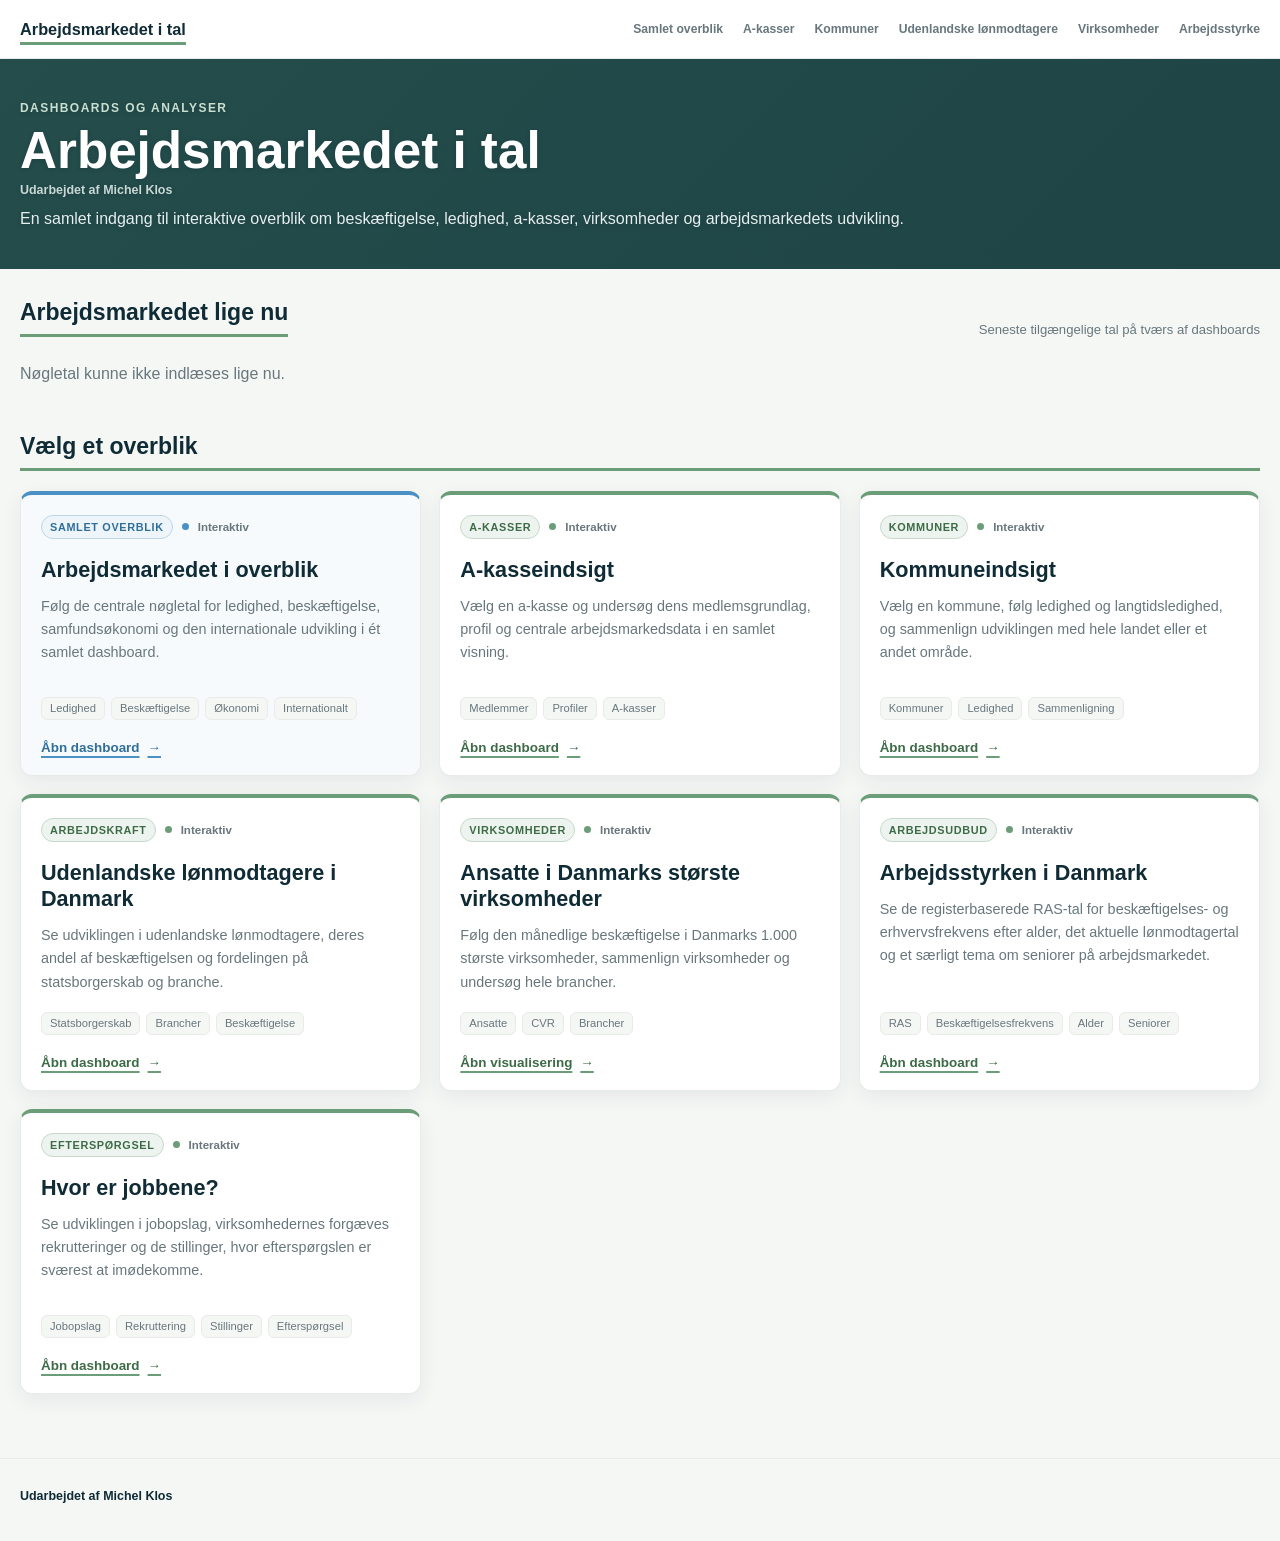
==== index.html @ 76a0fb01 "Opdater samlet arbejdsmarkedsforside" ====
<!doctype html>
<html lang="da">
<head>
  <meta charset="utf-8">
  <meta name="viewport" content="width=device-width, initial-scale=1">
  <meta name="description" content="En samlet indgang til Michel Klos' dashboards og interaktive analyser af det danske arbejdsmarked.">
  <meta name="theme-color" content="#0F2B36">
  <title>Arbejdsmarkedet i tal | Michel Klos</title>
  <link rel="icon" href="data:image/svg+xml,%3Csvg xmlns='http://www.w3.org/2000/svg' viewBox='0 0 64 64'%3E%3Crect width='64' height='64' rx='10' fill='%230F2B36'/%3E%3Cpath d='M14 45V34h7v11zm14 0V24h7v21zm14 0V14h7v31z' fill='%236B9E78'/%3E%3Cpath d='M11 49h42' stroke='%23ffffff' stroke-width='3'/%3E%3C/svg%3E">
  <style>
    :root {
      --navy: #0F2B36;
      --green: #6B9E78;
      --green-dark: #3D6B47;
      --blue: #4A90C4;
      --orange: #E07A40;
      --purple: #9B59B6;
      --muted: #68777D;
      --line: #E8EBE8;
      --paper: #FFFFFF;
      --soft: #F5F7F5;
    }

    * { box-sizing: border-box; }
    html { scroll-behavior: smooth; }
    body {
      margin: 0;
      background: var(--soft);
      color: var(--navy);
      font-family: "Segoe UI", Arial, sans-serif;
      -webkit-font-smoothing: antialiased;
      text-rendering: optimizeLegibility;
    }
    a { color: inherit; }
    a:focus-visible { outline: 3px solid var(--green); outline-offset: 3px; }

    .site-nav {
      border-bottom: 1px solid var(--line);
      background: #fff;
      box-shadow: 0 4px 14px rgba(15,43,54,.04);
    }
    .nav-inner {
      display: flex;
      min-height: 58px;
      max-width: 1280px;
      margin: 0 auto;
      padding: 0 20px;
      align-items: center;
      justify-content: space-between;
      gap: 28px;
    }
    .brand {
      flex: 0 0 auto;
      color: var(--navy);
      font-size: 1.02rem;
      font-weight: 800;
      text-decoration: none;
    }
    .brand[aria-current="page"] {
      text-decoration: underline;
      text-decoration-color: var(--green);
      text-decoration-thickness: 3px;
      text-underline-offset: 7px;
    }
    .nav-links { display: flex; margin: 0; padding: 0; align-items: stretch; gap: 20px; list-style: none; }
    .nav-links a {
      display: flex;
      min-height: 58px;
      align-items: center;
      color: var(--muted);
      font-size: .76rem;
      font-weight: 700;
      text-decoration: none;
      white-space: nowrap;
    }
    .nav-links a:hover { color: var(--green-dark); }
    .mobile-overview-link {
      display: none;
      padding: 9px 12px;
      border: 1px solid var(--green-dark);
      border-radius: 8px;
      color: var(--green-dark);
      background: #fff;
      font-size: .82rem;
      font-weight: 700;
      text-decoration: none;
    }

    .hero {
      background-color: #244D4B;
      background-image:
        linear-gradient(135deg,rgba(36,77,75,.12),rgba(15,43,54,.26)),
        url("https://raw.githubusercontent.com/AI-MichelKlos/A-kasseindsigt-dashboard/main/assets/arbejdsmarkedets-puls.webp");
      background-position: center 46%, center;
      background-size: cover, cover;
      background-repeat: no-repeat, no-repeat;
      color: #fff;
    }
    .hero-inner {
      display: grid;
      grid-template-columns: 1fr;
      gap: 0;
      align-items: end;
      max-width: 1280px;
      margin: 0 auto;
      padding: 42px 20px 38px;
    }
    .eyebrow {
      margin: 0 0 8px;
      color: #C9DFCF;
      font-size: .75rem;
      font-weight: 700;
      letter-spacing: .12em;
      text-transform: uppercase;
      text-shadow: 0 1px 4px rgba(15,43,54,.32);
    }
    .hero h1 {
      max-width: 900px;
      margin: 5px 0 0;
      color: #fff;
      font-size: clamp(2.1rem,4vw,3.4rem);
      font-weight: 700;
      line-height: 1.08;
      text-shadow: 0 1px 4px rgba(15,43,54,.32);
    }
    .byline { margin-top: 5px; color: #C9D8D5; font-size: .78rem; font-weight: 600; text-shadow: 0 1px 4px rgba(15,43,54,.32); }
    .hero-copy { max-width: 900px; margin: 10px 0 0; color: #E7EEEE; font-size: 1rem; line-height: 1.5; text-shadow: 0 1px 4px rgba(15,43,54,.32); }

    main { max-width: 1280px; margin: 0 auto; padding: 34px 20px 64px; }
    .section-heading { margin: 0 0 20px; }
    .section-heading h2 {
      margin: 0;
      padding-bottom: 8px;
      border-bottom: 3px solid var(--green);
      color: var(--navy);
      font-size: 23px;
      font-weight: 700;
      line-height: 1.15;
    }
    .project-grid { display: grid; grid-template-columns: repeat(3,minmax(0,1fr)); gap: 18px; }
    .project-card {
      position: relative;
      display: flex;
      min-height: 285px;
      flex-direction: column;
      padding: 20px;
      border: 1px solid var(--line);
      border-top: 4px solid var(--green);
      border-radius: 12px;
      background: var(--paper);
      box-shadow: 0 6px 20px rgba(15,43,54,.07);
      transition: transform .16s ease, box-shadow .16s ease;
    }
    .project-card:hover { transform: translateY(-2px); box-shadow: 0 10px 26px rgba(15,43,54,.11); }
    .project-card.featured {
      grid-column: auto;
      border-top-color: var(--blue);
      background: #F7FAFD;
    }
    .project-card.featured .project-type {
      border-color: #BDD5E7;
      color: #2F6E9B;
      background: #EEF5FA;
    }
    .project-card.featured .live-dot { background: var(--blue); }
    .project-card.featured .project-link {
      color: #2F6E9B;
      text-decoration-color: var(--blue);
    }
    .card-topline { display: flex; gap: 9px; align-items: center; margin-bottom: 18px; }
    .project-type {
      padding: 5px 8px;
      border: 1px solid #C7D9CB;
      border-radius: 999px;
      color: var(--green-dark);
      background: #EDF4EF;
      font-size: .68rem;
      font-weight: 800;
      letter-spacing: .06em;
      text-transform: uppercase;
    }
    .live-dot { width: 7px; height: 7px; border-radius: 50%; background: var(--green); }
    .live-label { color: var(--muted); font-size: .72rem; font-weight: 700; }
    .project-card h3 { margin: 0; color: var(--navy); font-size: 1.35rem; font-weight: 700; line-height: 1.22; }
    .project-card p { margin: 12px 0 18px; color: var(--muted); font-size: .9rem; line-height: 1.6; }
    .topics { display: flex; flex-wrap: wrap; gap: 6px; margin: auto 0 20px; padding: 0; list-style: none; }
    .topics li {
      padding: 5px 8px;
      border: 1px solid var(--line);
      border-radius: 6px;
      color: var(--muted);
      background: var(--soft);
      font-size: .7rem;
      line-height: 1;
    }
    .project-link {
      display: inline-flex;
      width: fit-content;
      align-items: center;
      gap: 8px;
      color: var(--green-dark);
      font-size: .84rem;
      font-weight: 700;
      text-decoration: underline;
      text-decoration-color: var(--green);
      text-decoration-thickness: 2px;
      text-underline-offset: 4px;
    }
    .project-link::after { content: ""; position: absolute; inset: 0; }

    footer { border-top: 1px solid var(--line); background: var(--soft); }
    .footer-inner { max-width: 1280px; margin: 0 auto; padding: 30px 20px 38px; color: var(--muted); font-size: .78rem; }
    .footer-inner strong { color: var(--navy); font-weight: 700; }

    @media (max-width: 940px) {
      .hero-inner { grid-template-columns: 1fr; gap: 22px; }
      .project-grid { grid-template-columns: repeat(2,minmax(0,1fr)); }
    }
    @media (max-width: 800px) {
      .nav-links { display: none; }
      .mobile-overview-link { display: inline-flex; }
    }
    @media (max-width: 720px) {
      .hero { background-position: 58% center, center; }
    }
    @media (max-width: 620px) {
      .nav-inner { min-height: 54px; padding: 0 16px; }
      .hero-inner { padding: 32px 16px 30px; }
      main { padding: 28px 14px 50px; }
      .project-grid { grid-template-columns: 1fr; }
      .project-card, .project-card.featured { grid-column: auto; min-height: 0; }
      .footer-inner { padding: 26px 16px 32px; }
    }
    @media (prefers-reduced-motion: reduce) {
      html { scroll-behavior: auto; }
      .project-card { transition: none; }
    }
  </style>
  <link rel="stylesheet" href="control-tower.css">
</head>
<body>
  <nav class="site-nav" aria-label="Hovednavigation">
    <div class="nav-inner">
      <a class="brand" href="https://ai-michelklos.github.io/arbejdsmarked/" aria-current="page">Arbejdsmarkedet i tal</a>
      <ul class="nav-links">
        <li><a href="https://ai-michelklos.github.io/Dashboard/">Samlet overblik</a></li>
        <li><a href="https://ai-michelklos.github.io/A-kasseindsigt-dashboard/">A-kasser</a></li>
        <li><a href="https://ai-michelklos.github.io/kommunal-beskaeftigelsesindsats/">Kommuner</a></li>
        <li><a href="https://ai-michelklos.github.io/udenlandskeloenmodtagere/">Udenlandske lønmodtagere</a></li>
        <li><a href="https://ai-michelklos.github.io/ansatteidanskevirksomheder/">Virksomheder</a></li>
        <li><a href="https://ai-michelklos.github.io/arbejdsstyrke/">Arbejdsstyrke</a></li>
      </ul>
      <a class="mobile-overview-link" href="#overblik">Vælg overblik</a>
    </div>
  </nav>

  <header class="hero">
    <div class="hero-inner">
      <div>
        <p class="eyebrow">Dashboards og analyser</p>
        <h1>Arbejdsmarkedet i tal</h1>
        <div class="byline">Udarbejdet af Michel Klos</div>
        <p class="hero-copy">En samlet indgang til interaktive overblik om beskæftigelse, ledighed, a-kasser, virksomheder og arbejdsmarkedets udvikling.</p>
      </div>
    </div>
  </header>

  <section id="control-tower" aria-label="Arbejdsmarkedet lige nu">
    <div class="ct-head"><div><h2>Arbejdsmarkedet lige nu</h2></div><p>Seneste tilgængelige tal på tværs af dashboards</p></div>
    <div id="ctGrid" class="ct-grid"><div class="ct-loading">Henter de nyeste nøgletal...</div></div>
  </section>

  <main id="overblik">
    <div class="section-heading"><h2>Vælg et overblik</h2></div>
    <section class="project-grid" aria-label="Dashboards og analyser">
      <article class="project-card featured">
        <div class="card-topline"><span class="project-type">Samlet overblik</span><span class="live-dot" aria-hidden="true"></span><span class="live-label">Interaktiv</span></div>
        <h3>Arbejdsmarkedet i overblik</h3>
        <p>Følg de centrale nøgletal for ledighed, beskæftigelse, samfundsøkonomi og den internationale udvikling i ét samlet dashboard.</p>
        <ul class="topics" aria-label="Emner"><li>Ledighed</li><li>Beskæftigelse</li><li>Økonomi</li><li>Internationalt</li></ul>
        <a class="project-link" href="https://ai-michelklos.github.io/Dashboard/" target="_blank" rel="noopener"><span>Åbn dashboard</span><span aria-hidden="true">→</span></a>
      </article>
      <article class="project-card">
        <div class="card-topline"><span class="project-type">A-kasser</span><span class="live-dot" aria-hidden="true"></span><span class="live-label">Interaktiv</span></div>
        <h3>A-kasseindsigt</h3>
        <p>Vælg en a-kasse og undersøg dens medlemsgrundlag, profil og centrale arbejdsmarkedsdata i en samlet visning.</p>
        <ul class="topics" aria-label="Emner"><li>Medlemmer</li><li>Profiler</li><li>A-kasser</li></ul>
        <a class="project-link" href="https://ai-michelklos.github.io/A-kasseindsigt-dashboard/" target="_blank" rel="noopener"><span>Åbn dashboard</span><span aria-hidden="true">→</span></a>
      </article>
      <article class="project-card">
        <div class="card-topline"><span class="project-type">Kommuner</span><span class="live-dot" aria-hidden="true"></span><span class="live-label">Interaktiv</span></div>
        <h3>Kommuneindsigt</h3>
        <p>Vælg en kommune, følg ledighed og langtidsledighed, og sammenlign udviklingen med hele landet eller et andet område.</p>
        <ul class="topics" aria-label="Emner"><li>Kommuner</li><li>Ledighed</li><li>Sammenligning</li></ul>
        <a class="project-link" href="https://ai-michelklos.github.io/kommunal-beskaeftigelsesindsats/" target="_blank" rel="noopener"><span>Åbn dashboard</span><span aria-hidden="true">→</span></a>
      </article>
      <article class="project-card">
        <div class="card-topline"><span class="project-type">Arbejdskraft</span><span class="live-dot" aria-hidden="true"></span><span class="live-label">Interaktiv</span></div>
        <h3>Udenlandske lønmodtagere i Danmark</h3>
        <p>Se udviklingen i udenlandske lønmodtagere, deres andel af beskæftigelsen og fordelingen på statsborgerskab og branche.</p>
        <ul class="topics" aria-label="Emner"><li>Statsborgerskab</li><li>Brancher</li><li>Beskæftigelse</li></ul>
        <a class="project-link" href="https://ai-michelklos.github.io/udenlandskeloenmodtagere/" target="_blank" rel="noopener"><span>Åbn dashboard</span><span aria-hidden="true">→</span></a>
      </article>
      <article class="project-card">
        <div class="card-topline"><span class="project-type">Virksomheder</span><span class="live-dot" aria-hidden="true"></span><span class="live-label">Interaktiv</span></div>
        <h3>Ansatte i Danmarks største virksomheder</h3>
        <p>Følg den månedlige beskæftigelse i Danmarks 1.000 største virksomheder, sammenlign virksomheder og undersøg hele brancher.</p>
        <ul class="topics" aria-label="Emner"><li>Ansatte</li><li>CVR</li><li>Brancher</li></ul>
        <a class="project-link" href="https://ai-michelklos.github.io/ansatteidanskevirksomheder/" target="_blank" rel="noopener"><span>Åbn visualisering</span><span aria-hidden="true">→</span></a>
      </article>
      <article class="project-card">
        <div class="card-topline"><span class="project-type">Arbejdsudbud</span><span class="live-dot" aria-hidden="true"></span><span class="live-label">Interaktiv</span></div>
        <h3>Arbejdsstyrken i Danmark</h3>
        <p>Se de registerbaserede RAS-tal for beskæftigelses- og erhvervsfrekvens efter alder, det aktuelle lønmodtagertal og et særligt tema om seniorer på arbejdsmarkedet.</p>
        <ul class="topics" aria-label="Emner"><li>RAS</li><li>Beskæftigelsesfrekvens</li><li>Alder</li><li>Seniorer</li></ul>
        <a class="project-link" href="https://ai-michelklos.github.io/arbejdsstyrke/" target="_blank" rel="noopener"><span>Åbn dashboard</span><span aria-hidden="true">→</span></a>
      </article>
      <article class="project-card">
        <div class="card-topline"><span class="project-type">Efterspørgsel</span><span class="live-dot" aria-hidden="true"></span><span class="live-label">Interaktiv</span></div>
        <h3>Hvor er jobbene?</h3>
        <p>Se udviklingen i jobopslag, virksomhedernes forgæves rekrutteringer og de stillinger, hvor efterspørgslen er sværest at imødekomme.</p>
        <ul class="topics" aria-label="Emner"><li>Jobopslag</li><li>Rekruttering</li><li>Stillinger</li><li>Efterspørgsel</li></ul>
        <a class="project-link" href="jobs.html" target="_blank" rel="noopener"><span>Åbn dashboard</span><span aria-hidden="true">→</span></a>
      </article>
    </section>
  </main>

  <footer><div class="footer-inner"><strong>Udarbejdet af Michel Klos</strong></div></footer>
  <script data-goatcounter="https://hovedsidearbejdsmarked.goatcounter.com/count" async src="//gc.zgo.at/count.js"></script>
  <script src="control-tower.js"></script>
</body>
</html>
---- control-tower.css ----
#control-tower{max-width:1280px;margin:0 auto;padding:30px 20px 4px}.ct-head{display:flex;justify-content:space-between;gap:18px;align-items:end;margin-bottom:16px}.ct-head h2{margin:0;padding-bottom:8px;border-bottom:3px solid #6B9E78;font-size:23px}.ct-head p{margin:0;color:#68777d;font-size:.82rem}.ct-grid{display:grid;grid-template-columns:repeat(3,minmax(0,1fr));gap:14px}.ct-card{display:block;background:#fff;border:1px solid #E8EBE8;border-top:4px solid #6B9E78;border-radius:12px;padding:16px;box-shadow:0 6px 20px rgba(15,43,54,.07);text-decoration:none;color:#0F2B36}.ct-card small{display:block;color:#68777d;font-weight:700;font-size:.78rem}.ct-card strong{display:block;font-size:1.75rem;margin:6px 0 2px}.ct-card span{display:block;color:#68777d;font-size:.76rem}.ct-card:hover{box-shadow:0 10px 26px rgba(15,43,54,.11);transform:translateY(-1px)}.ct-loading{color:#68777d;padding:12px 0}
.hero{background-color:#244D4B!important;background-image:linear-gradient(135deg,rgba(36,77,75,.12),rgba(15,43,54,.26)),url("https://raw.githubusercontent.com/AI-MichelKlos/A-kasseindsigt-dashboard/main/assets/arbejdsmarkedets-puls.webp")!important;background-position:center 46%,center!important;background-size:cover,cover!important;background-repeat:no-repeat,no-repeat!important}.hero h1,.hero .hero-copy,.hero .byline,.hero .eyebrow{text-shadow:0 1px 4px rgba(15,43,54,.32)}
@media(max-width:850px){.ct-grid{grid-template-columns:repeat(2,1fr)}}@media(max-width:720px){.hero{background-position:58% center,center!important}}@media(max-width:520px){#control-tower{padding:24px 14px 0}.ct-head{display:block}.ct-head p{margin-top:8px}.ct-grid{grid-template-columns:1fr}}
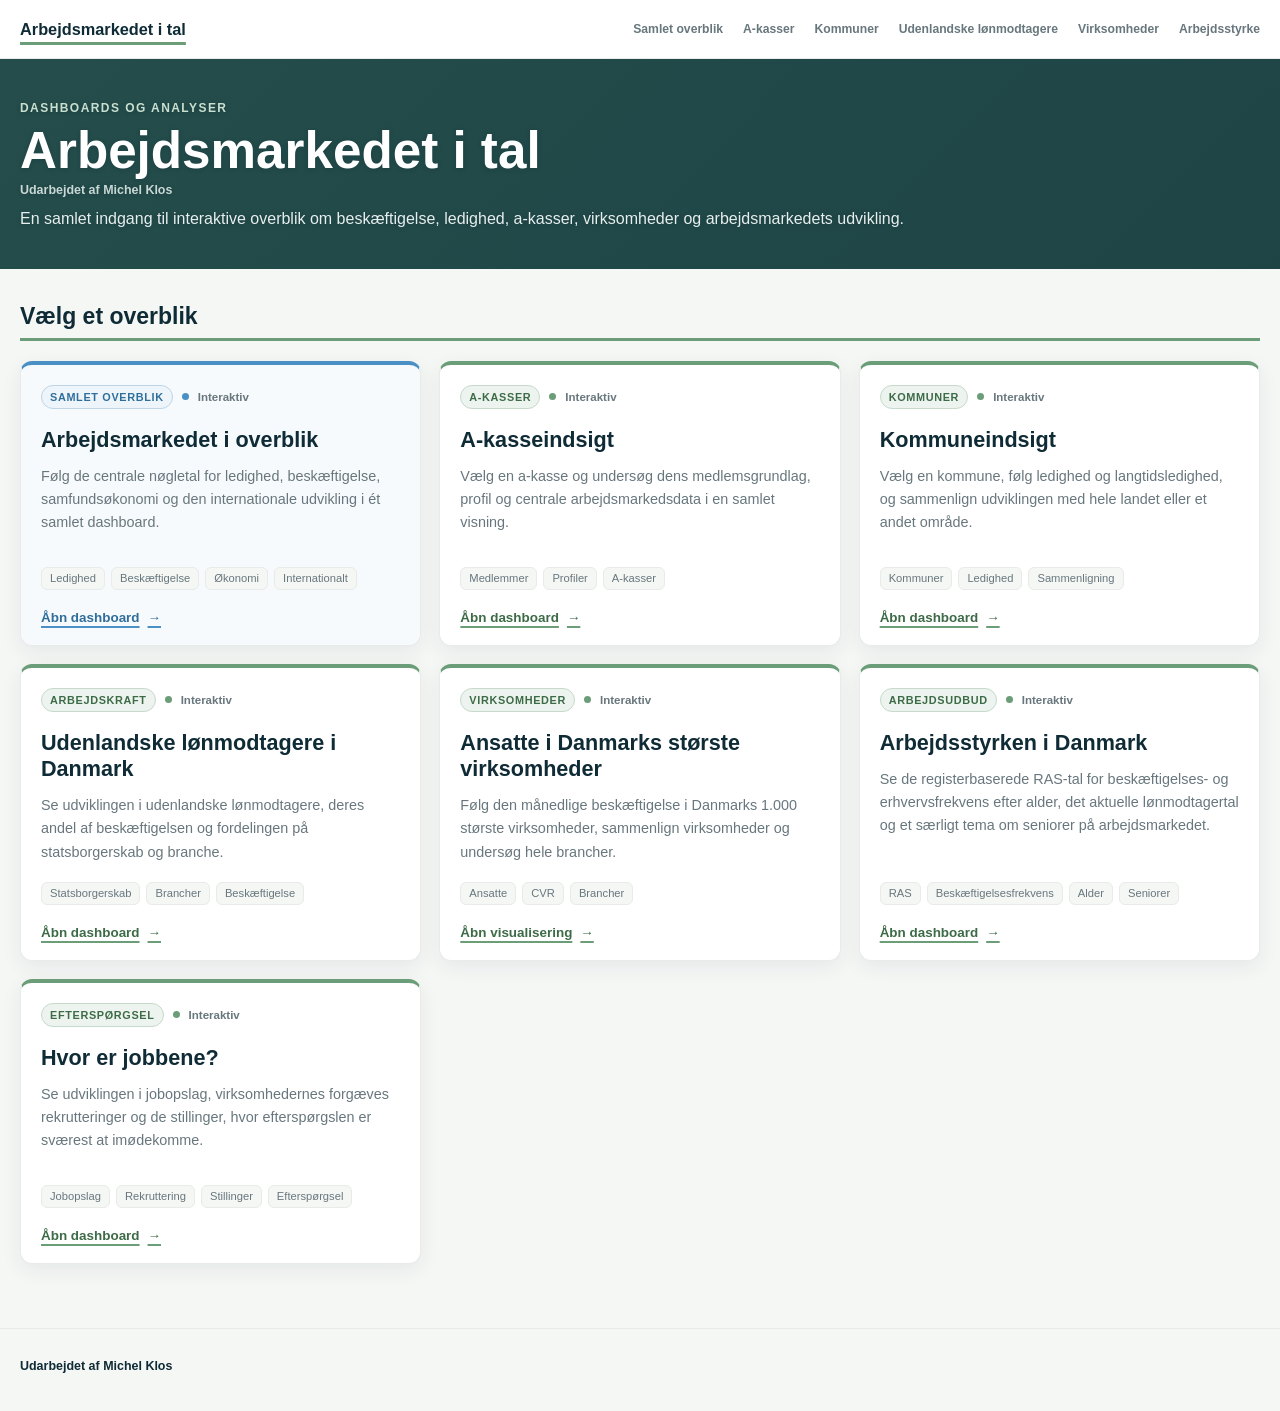
==== commit f8f4cb3d: "Fjern KPI-sektion fra indgangssiden" ====
--- a/index.html
+++ b/index.html
@@ -236,7 +236,6 @@
       .project-card { transition: none; }
     }
   </style>
-  <link rel="stylesheet" href="control-tower.css">
 </head>
 <body>
   <nav class="site-nav" aria-label="Hovednavigation">
@@ -265,11 +264,6 @@
     </div>
   </header>
 
-  <section id="control-tower" aria-label="Arbejdsmarkedet lige nu">
-    <div class="ct-head"><div><h2>Arbejdsmarkedet lige nu</h2></div><p>Seneste tilgængelige tal på tværs af dashboards</p></div>
-    <div id="ctGrid" class="ct-grid"><div class="ct-loading">Henter de nyeste nøgletal...</div></div>
-  </section>
-
   <main id="overblik">
     <div class="section-heading"><h2>Vælg et overblik</h2></div>
     <section class="project-grid" aria-label="Dashboards og analyser">
@@ -327,6 +321,5 @@
 
   <footer><div class="footer-inner"><strong>Udarbejdet af Michel Klos</strong></div></footer>
   <script data-goatcounter="https://hovedsidearbejdsmarked.goatcounter.com/count" async src="//gc.zgo.at/count.js"></script>
-  <script src="control-tower.js"></script>
 </body>
 </html>
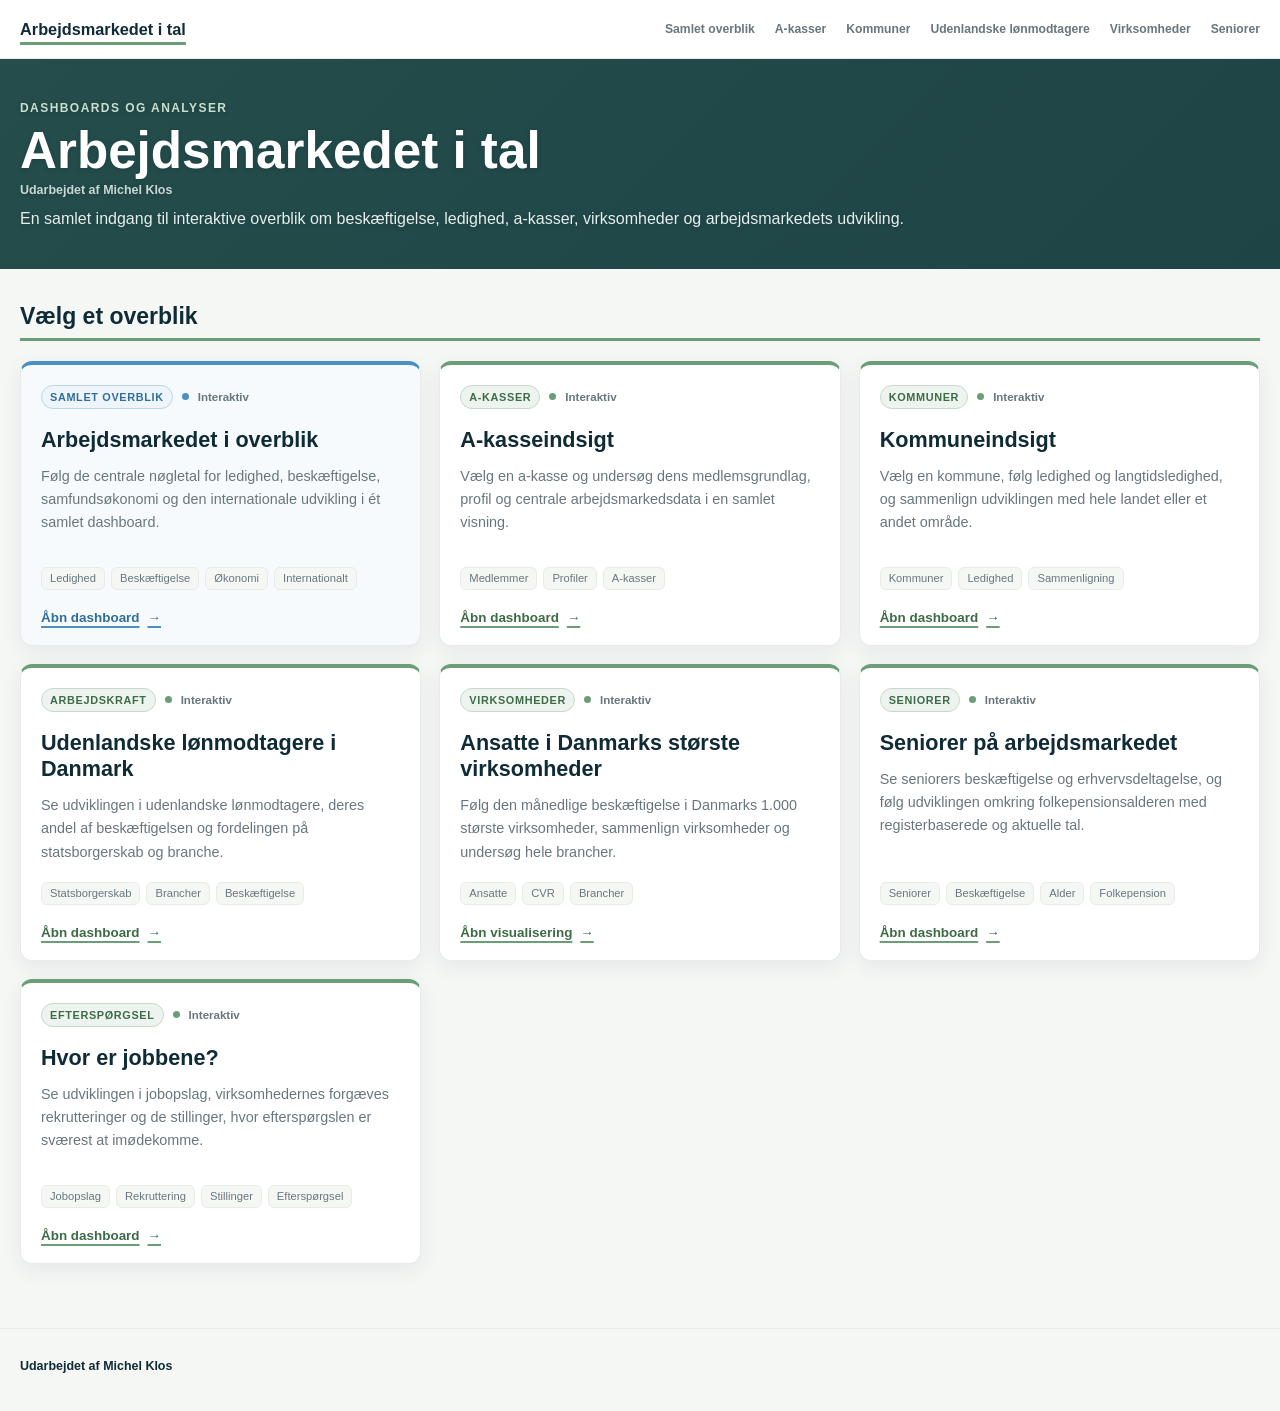
==== commit 7a188933: "Omdøb dashboardkort til Seniorer på arbejdsmarkedet" ====
--- a/index.html
+++ b/index.html
@@ -247,7 +247,7 @@
         <li><a href="https://ai-michelklos.github.io/kommunal-beskaeftigelsesindsats/">Kommuner</a></li>
         <li><a href="https://ai-michelklos.github.io/udenlandskeloenmodtagere/">Udenlandske lønmodtagere</a></li>
         <li><a href="https://ai-michelklos.github.io/ansatteidanskevirksomheder/">Virksomheder</a></li>
-        <li><a href="https://ai-michelklos.github.io/arbejdsstyrke/">Arbejdsstyrke</a></li>
+        <li><a href="https://ai-michelklos.github.io/arbejdsstyrke/">Seniorer</a></li>
       </ul>
       <a class="mobile-overview-link" href="#overblik">Vælg overblik</a>
     </div>
@@ -303,10 +303,10 @@
         <a class="project-link" href="https://ai-michelklos.github.io/ansatteidanskevirksomheder/" target="_blank" rel="noopener"><span>Åbn visualisering</span><span aria-hidden="true">→</span></a>
       </article>
       <article class="project-card">
-        <div class="card-topline"><span class="project-type">Arbejdsudbud</span><span class="live-dot" aria-hidden="true"></span><span class="live-label">Interaktiv</span></div>
-        <h3>Arbejdsstyrken i Danmark</h3>
-        <p>Se de registerbaserede RAS-tal for beskæftigelses- og erhvervsfrekvens efter alder, det aktuelle lønmodtagertal og et særligt tema om seniorer på arbejdsmarkedet.</p>
-        <ul class="topics" aria-label="Emner"><li>RAS</li><li>Beskæftigelsesfrekvens</li><li>Alder</li><li>Seniorer</li></ul>
+        <div class="card-topline"><span class="project-type">Seniorer</span><span class="live-dot" aria-hidden="true"></span><span class="live-label">Interaktiv</span></div>
+        <h3>Seniorer på arbejdsmarkedet</h3>
+        <p>Se seniorers beskæftigelse og erhvervsdeltagelse, og følg udviklingen omkring folkepensionsalderen med registerbaserede og aktuelle tal.</p>
+        <ul class="topics" aria-label="Emner"><li>Seniorer</li><li>Beskæftigelse</li><li>Alder</li><li>Folkepension</li></ul>
         <a class="project-link" href="https://ai-michelklos.github.io/arbejdsstyrke/" target="_blank" rel="noopener"><span>Åbn dashboard</span><span aria-hidden="true">→</span></a>
       </article>
       <article class="project-card">
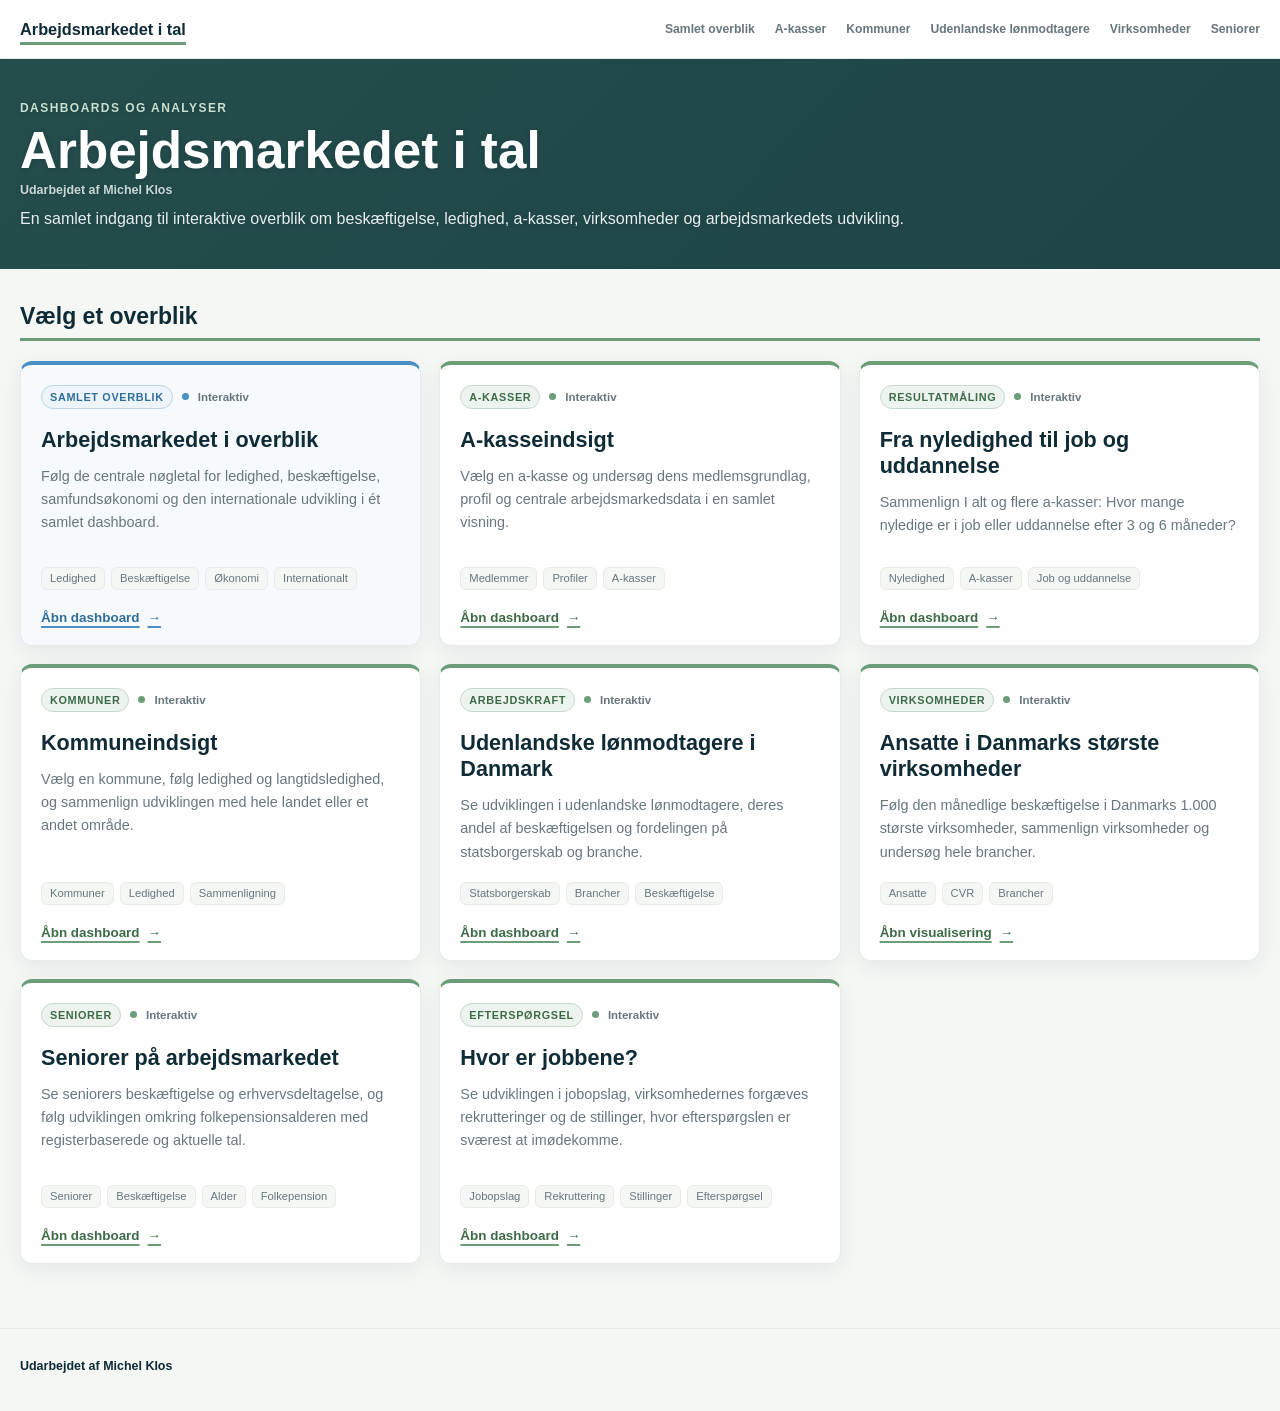
==== commit 6143c4b9: "Vis ny resultatmåling om afgang til job og uddannelse på forsiden" ====
--- a/index.html
+++ b/index.html
@@ -282,6 +282,13 @@
         <a class="project-link" href="https://ai-michelklos.github.io/A-kasseindsigt-dashboard/" target="_blank" rel="noopener"><span>Åbn dashboard</span><span aria-hidden="true">→</span></a>
       </article>
       <article class="project-card">
+        <div class="card-topline"><span class="project-type">Resultatmåling</span><span class="live-dot" aria-hidden="true"></span><span class="live-label">Interaktiv</span></div>
+        <h3>Fra nyledighed til job og uddannelse</h3>
+        <p>Sammenlign I alt og flere a-kasser: Hvor mange nyledige er i job eller uddannelse efter 3 og 6 måneder?</p>
+        <ul class="topics" aria-label="Emner"><li>Nyledighed</li><li>A-kasser</li><li>Job og uddannelse</li></ul>
+        <a class="project-link" href="https://ai-michelklos.github.io/A-kasseindsigt-dashboard/resultatmaal/" target="_blank" rel="noopener"><span>Åbn dashboard</span><span aria-hidden="true">→</span></a>
+      </article>
+      <article class="project-card">
         <div class="card-topline"><span class="project-type">Kommuner</span><span class="live-dot" aria-hidden="true"></span><span class="live-label">Interaktiv</span></div>
         <h3>Kommuneindsigt</h3>
         <p>Vælg en kommune, følg ledighed og langtidsledighed, og sammenlign udviklingen med hele landet eller et andet område.</p>
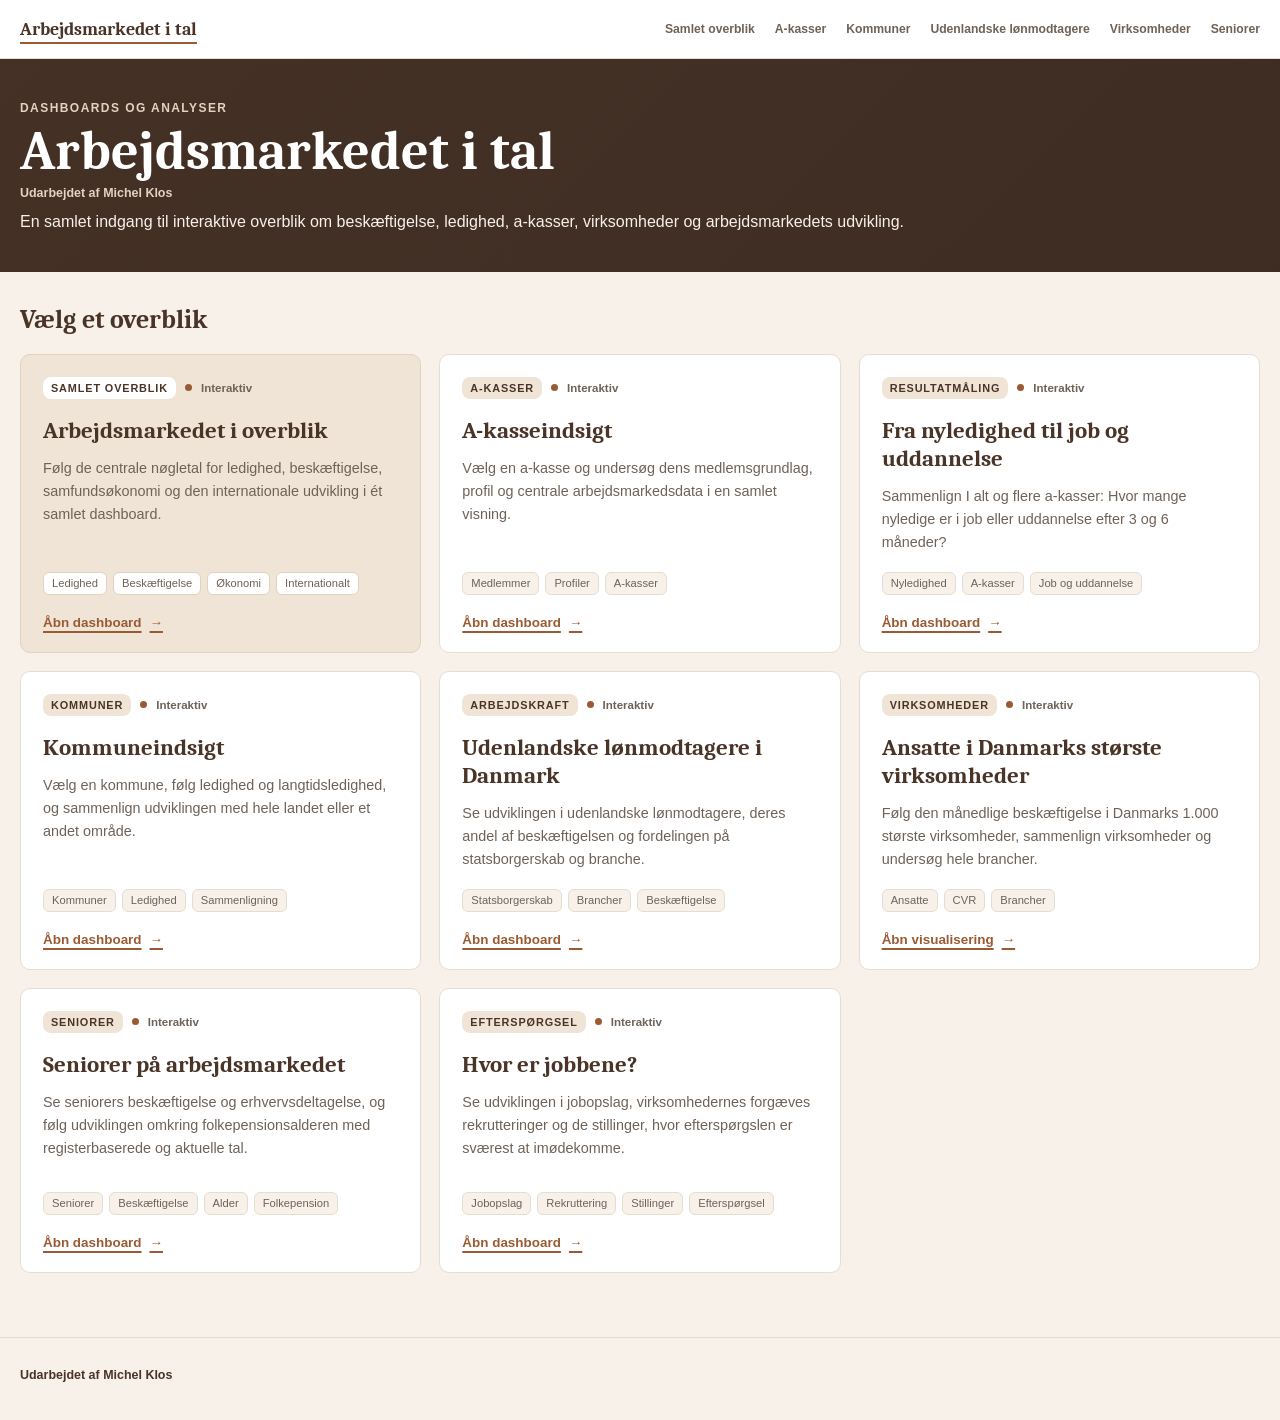
==== commit 51f5550f: "Efterårsstil på forsiden: brune farver, Cambria-overskrifter og brunt topbillede Co-Authored-By: Cla" ====
--- a/index.html
+++ b/index.html
@@ -4,40 +4,45 @@
   <meta charset="utf-8">
   <meta name="viewport" content="width=device-width, initial-scale=1">
   <meta name="description" content="En samlet indgang til Michel Klos' dashboards og interaktive analyser af det danske arbejdsmarked.">
-  <meta name="theme-color" content="#0F2B36">
+  <meta name="theme-color" content="#4A3428">
   <title>Arbejdsmarkedet i tal | Michel Klos</title>
-  <link rel="icon" href="data:image/svg+xml,%3Csvg xmlns='http://www.w3.org/2000/svg' viewBox='0 0 64 64'%3E%3Crect width='64' height='64' rx='10' fill='%230F2B36'/%3E%3Cpath d='M14 45V34h7v11zm14 0V24h7v21zm14 0V14h7v31z' fill='%236B9E78'/%3E%3Cpath d='M11 49h42' stroke='%23ffffff' stroke-width='3'/%3E%3C/svg%3E">
+  <link rel="icon" href="data:image/svg+xml,%3Csvg xmlns='http://www.w3.org/2000/svg' viewBox='0 0 64 64'%3E%3Crect width='64' height='64' rx='10' fill='%234A3428'/%3E%3Cpath d='M14 45V34h7v11zm14 0V24h7v21zm14 0V14h7v31z' fill='%23E2D2BF'/%3E%3Cpath d='M11 49h42' stroke='%23ffffff' stroke-width='3'/%3E%3C/svg%3E">
+  <link rel="preconnect" href="https://fonts.googleapis.com">
+  <link rel="preconnect" href="https://fonts.gstatic.com" crossorigin>
+  <link href="https://fonts.googleapis.com/css2?family=Caladea:wght@400;700&display=swap" rel="stylesheet">
   <style>
+    /* Michels efterårsstil */
     :root {
-      --navy: #0F2B36;
-      --green: #6B9E78;
-      --green-dark: #3D6B47;
-      --blue: #4A90C4;
-      --orange: #E07A40;
-      --purple: #9B59B6;
-      --muted: #68777D;
-      --line: #E8EBE8;
+      --ink: #2B211B;
+      --ink-muted: #6F6258;
+      --brown: #4A3428;
+      --cognac: #9A5B34;
+      --sand: #EFE4D6;
+      --sand-strong: #E2D2BF;
+      --tint: #F7F1EA;
+      --stone: #C9BCAE;
+      --line: #E6DDD2;
       --paper: #FFFFFF;
-      --soft: #F5F7F5;
+      --font-heading: Cambria, Caladea, Georgia, "Times New Roman", serif;
+      --font-sans: Arial, "Helvetica Neue", Helvetica, sans-serif;
     }
 
     * { box-sizing: border-box; }
     html { scroll-behavior: smooth; }
     body {
       margin: 0;
-      background: var(--soft);
-      color: var(--navy);
-      font-family: "Segoe UI", Arial, sans-serif;
+      background: var(--tint);
+      color: var(--ink);
+      font-family: var(--font-sans);
       -webkit-font-smoothing: antialiased;
       text-rendering: optimizeLegibility;
     }
     a { color: inherit; }
-    a:focus-visible { outline: 3px solid var(--green); outline-offset: 3px; }
+    a:focus-visible { outline: 3px solid var(--cognac); outline-offset: 3px; }
 
     .site-nav {
       border-bottom: 1px solid var(--line);
-      background: #fff;
-      box-shadow: 0 4px 14px rgba(15,43,54,.04);
+      background: var(--paper);
     }
     .nav-inner {
       display: flex;
@@ -51,15 +56,16 @@
     }
     .brand {
       flex: 0 0 auto;
-      color: var(--navy);
-      font-size: 1.02rem;
-      font-weight: 800;
+      color: var(--brown);
+      font-family: var(--font-heading);
+      font-size: 1.12rem;
+      font-weight: 700;
       text-decoration: none;
     }
     .brand[aria-current="page"] {
       text-decoration: underline;
-      text-decoration-color: var(--green);
-      text-decoration-thickness: 3px;
+      text-decoration-color: var(--cognac);
+      text-decoration-thickness: 2px;
       text-underline-offset: 7px;
     }
     .nav-links { display: flex; margin: 0; padding: 0; align-items: stretch; gap: 20px; list-style: none; }
@@ -67,30 +73,30 @@
       display: flex;
       min-height: 58px;
       align-items: center;
-      color: var(--muted);
+      color: var(--ink-muted);
       font-size: .76rem;
       font-weight: 700;
       text-decoration: none;
       white-space: nowrap;
     }
-    .nav-links a:hover { color: var(--green-dark); }
+    .nav-links a:hover { color: var(--cognac); }
     .mobile-overview-link {
       display: none;
       padding: 9px 12px;
-      border: 1px solid var(--green-dark);
+      border: 1px solid var(--brown);
       border-radius: 8px;
-      color: var(--green-dark);
-      background: #fff;
+      color: var(--brown);
+      background: var(--paper);
       font-size: .82rem;
       font-weight: 700;
       text-decoration: none;
     }
 
     .hero {
-      background-color: #244D4B;
+      background-color: var(--brown);
       background-image:
-        linear-gradient(135deg,rgba(36,77,75,.12),rgba(15,43,54,.26)),
-        url("https://raw.githubusercontent.com/AI-MichelKlos/A-kasseindsigt-dashboard/main/assets/arbejdsmarkedets-puls.webp");
+        linear-gradient(135deg,rgba(43,33,27,.18),rgba(43,33,27,.38)),
+        url("https://raw.githubusercontent.com/AI-MichelKlos/arbejdsmarked/main/assets/arbejdsmarkedets-puls-brun.webp");
       background-position: center 46%, center;
       background-size: cover, cover;
       background-repeat: no-repeat, no-repeat;
@@ -107,33 +113,31 @@
     }
     .eyebrow {
       margin: 0 0 8px;
-      color: #C9DFCF;
+      color: var(--sand-strong);
       font-size: .75rem;
       font-weight: 700;
       letter-spacing: .12em;
       text-transform: uppercase;
-      text-shadow: 0 1px 4px rgba(15,43,54,.32);
     }
     .hero h1 {
       max-width: 900px;
       margin: 5px 0 0;
       color: #fff;
-      font-size: clamp(2.1rem,4vw,3.4rem);
-      font-weight: 700;
-      line-height: 1.08;
-      text-shadow: 0 1px 4px rgba(15,43,54,.32);
-    }
-    .byline { margin-top: 5px; color: #C9D8D5; font-size: .78rem; font-weight: 600; text-shadow: 0 1px 4px rgba(15,43,54,.32); }
-    .hero-copy { max-width: 900px; margin: 10px 0 0; color: #E7EEEE; font-size: 1rem; line-height: 1.5; text-shadow: 0 1px 4px rgba(15,43,54,.32); }
+      font-family: var(--font-heading);
+      font-size: clamp(2.2rem,4.2vw,3.6rem);
+      font-weight: 700;
+      line-height: 1.06;
+    }
+    .byline { margin-top: 6px; color: var(--sand-strong); font-size: .78rem; font-weight: 600; }
+    .hero-copy { max-width: 900px; margin: 10px 0 0; color: var(--tint); font-size: 1rem; line-height: 1.5; }
 
     main { max-width: 1280px; margin: 0 auto; padding: 34px 20px 64px; }
-    .section-heading { margin: 0 0 20px; }
+    .section-heading { margin: 0 0 18px; }
     .section-heading h2 {
       margin: 0;
-      padding-bottom: 8px;
-      border-bottom: 3px solid var(--green);
-      color: var(--navy);
-      font-size: 23px;
+      color: var(--brown);
+      font-family: var(--font-heading);
+      font-size: 26px;
       font-weight: 700;
       line-height: 1.15;
     }
@@ -143,74 +147,63 @@
       display: flex;
       min-height: 285px;
       flex-direction: column;
-      padding: 20px;
+      padding: 22px;
       border: 1px solid var(--line);
-      border-top: 4px solid var(--green);
-      border-radius: 12px;
+      border-radius: 10px;
       background: var(--paper);
-      box-shadow: 0 6px 20px rgba(15,43,54,.07);
-      transition: transform .16s ease, box-shadow .16s ease;
-    }
-    .project-card:hover { transform: translateY(-2px); box-shadow: 0 10px 26px rgba(15,43,54,.11); }
+      transition: transform .16s ease, border-color .16s ease;
+    }
+    .project-card:hover { transform: translateY(-2px); border-color: var(--stone); }
     .project-card.featured {
       grid-column: auto;
-      border-top-color: var(--blue);
-      background: #F7FAFD;
-    }
-    .project-card.featured .project-type {
-      border-color: #BDD5E7;
-      color: #2F6E9B;
-      background: #EEF5FA;
-    }
-    .project-card.featured .live-dot { background: var(--blue); }
-    .project-card.featured .project-link {
-      color: #2F6E9B;
-      text-decoration-color: var(--blue);
+      background: var(--sand);
+      border-color: var(--sand-strong);
     }
     .card-topline { display: flex; gap: 9px; align-items: center; margin-bottom: 18px; }
     .project-type {
       padding: 5px 8px;
-      border: 1px solid #C7D9CB;
-      border-radius: 999px;
-      color: var(--green-dark);
-      background: #EDF4EF;
+      border-radius: 8px;
+      color: var(--brown);
+      background: var(--sand);
       font-size: .68rem;
-      font-weight: 800;
-      letter-spacing: .06em;
+      font-weight: 700;
+      letter-spacing: .08em;
       text-transform: uppercase;
     }
-    .live-dot { width: 7px; height: 7px; border-radius: 50%; background: var(--green); }
-    .live-label { color: var(--muted); font-size: .72rem; font-weight: 700; }
-    .project-card h3 { margin: 0; color: var(--navy); font-size: 1.35rem; font-weight: 700; line-height: 1.22; }
-    .project-card p { margin: 12px 0 18px; color: var(--muted); font-size: .9rem; line-height: 1.6; }
+    .project-card.featured .project-type { background: var(--paper); }
+    .live-dot { width: 7px; height: 7px; border-radius: 50%; background: var(--cognac); }
+    .live-label { color: var(--ink-muted); font-size: .72rem; font-weight: 700; }
+    .project-card h3 { margin: 0; color: var(--brown); font-family: var(--font-heading); font-size: 1.45rem; font-weight: 700; line-height: 1.2; }
+    .project-card p { margin: 12px 0 18px; color: var(--ink-muted); font-size: .9rem; line-height: 1.6; }
     .topics { display: flex; flex-wrap: wrap; gap: 6px; margin: auto 0 20px; padding: 0; list-style: none; }
     .topics li {
       padding: 5px 8px;
       border: 1px solid var(--line);
       border-radius: 6px;
-      color: var(--muted);
-      background: var(--soft);
+      color: var(--ink-muted);
+      background: var(--tint);
       font-size: .7rem;
       line-height: 1;
     }
+    .project-card.featured .topics li { background: var(--paper); border-color: var(--sand-strong); }
     .project-link {
       display: inline-flex;
       width: fit-content;
       align-items: center;
       gap: 8px;
-      color: var(--green-dark);
+      color: var(--cognac);
       font-size: .84rem;
       font-weight: 700;
       text-decoration: underline;
-      text-decoration-color: var(--green);
+      text-decoration-color: var(--cognac);
       text-decoration-thickness: 2px;
       text-underline-offset: 4px;
     }
     .project-link::after { content: ""; position: absolute; inset: 0; }
 
-    footer { border-top: 1px solid var(--line); background: var(--soft); }
-    .footer-inner { max-width: 1280px; margin: 0 auto; padding: 30px 20px 38px; color: var(--muted); font-size: .78rem; }
-    .footer-inner strong { color: var(--navy); font-weight: 700; }
+    footer { border-top: 1px solid var(--line); background: var(--tint); }
+    .footer-inner { max-width: 1280px; margin: 0 auto; padding: 30px 20px 38px; color: var(--ink-muted); font-size: .78rem; }
+    .footer-inner strong { color: var(--brown); font-weight: 700; }
 
     @media (max-width: 940px) {
       .hero-inner { grid-template-columns: 1fr; gap: 22px; }
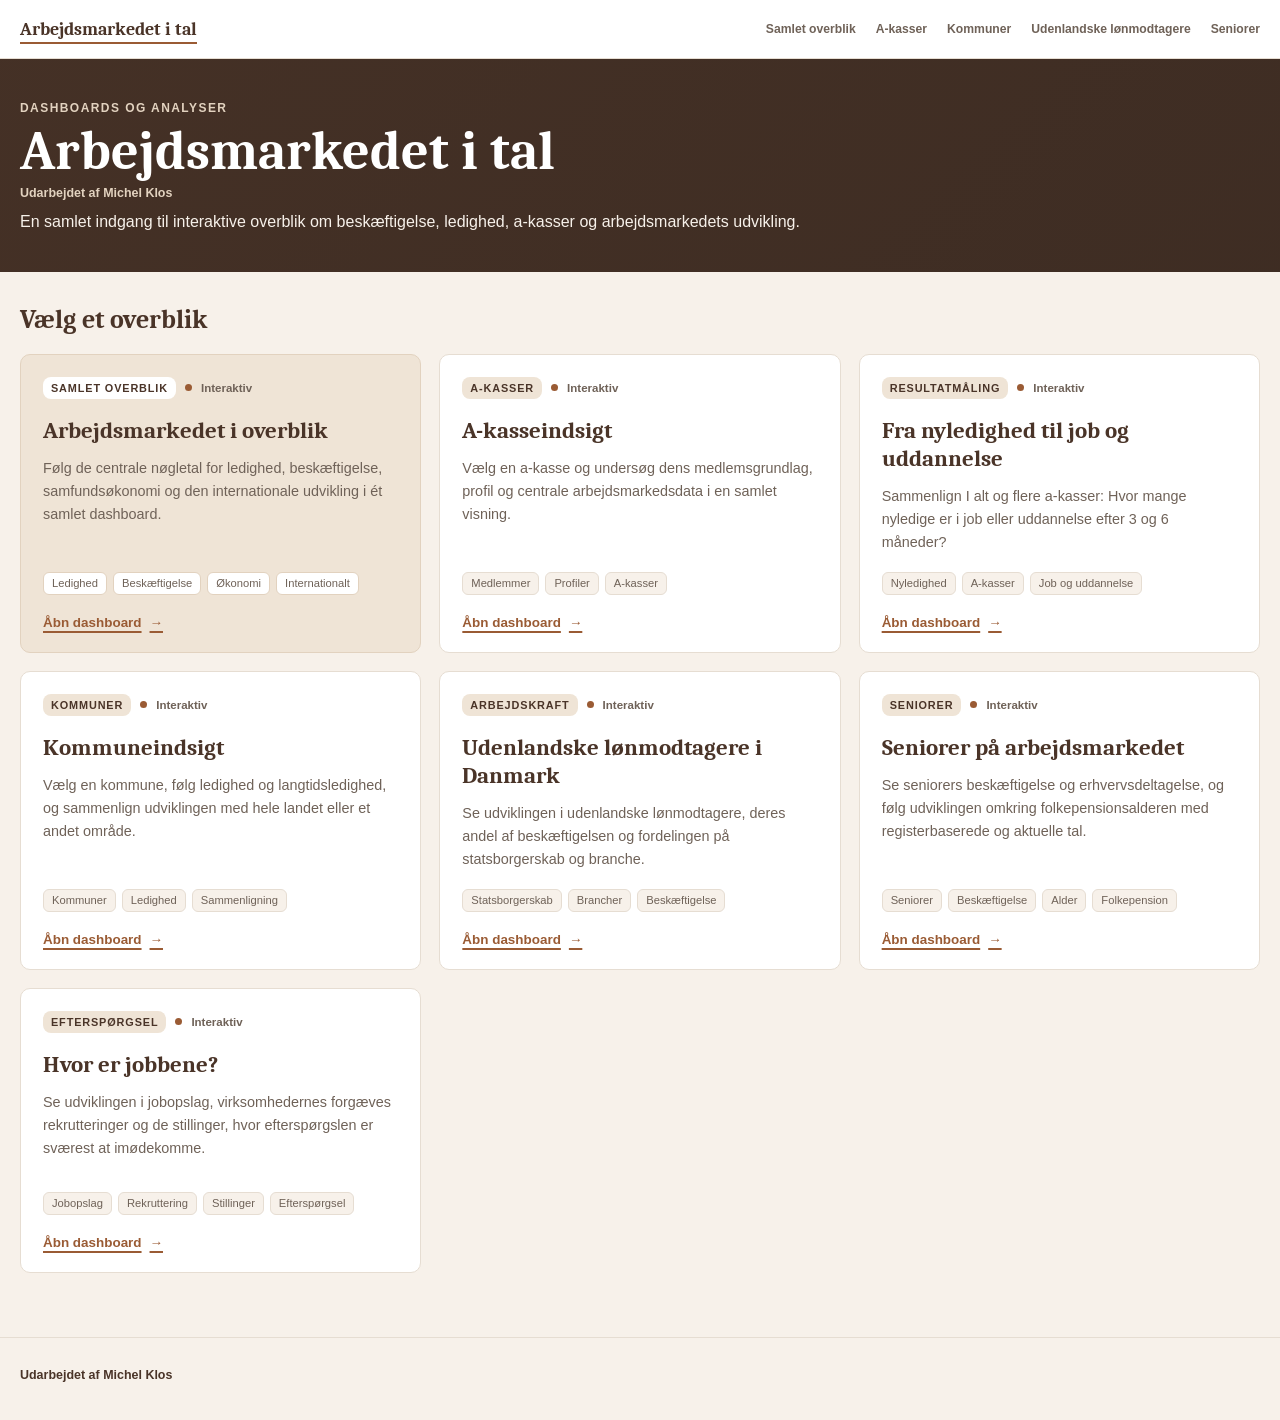
==== commit 52503895: "Fjern arkiveret CVR-dashboard fra aktiv hub" ====
--- a/index.html
+++ b/index.html
@@ -229,6 +229,10 @@
       .project-card { transition: none; }
     }
   </style>
+<style id="dak-header-theme">
+.hero{background-color:#4A3428!important;background-image:linear-gradient(135deg,rgba(43,33,27,.18),rgba(43,33,27,.38)),url("https://raw.githubusercontent.com/AI-MichelKlos/arbejdsmarked/main/assets/arbejdsmarkedets-puls-brun.webp")!important;background-position:center 46%,center!important;background-size:cover,cover!important;background-repeat:no-repeat,no-repeat!important}
+@media(max-width:720px){.hero{background-position:58% center,center!important}}
+</style><!-- /dak-header-theme -->
 </head>
 <body>
   <nav class="site-nav" aria-label="Hovednavigation">
@@ -239,7 +243,6 @@
         <li><a href="https://ai-michelklos.github.io/A-kasseindsigt-dashboard/">A-kasser</a></li>
         <li><a href="https://ai-michelklos.github.io/kommunal-beskaeftigelsesindsats/">Kommuner</a></li>
         <li><a href="https://ai-michelklos.github.io/udenlandskeloenmodtagere/">Udenlandske lønmodtagere</a></li>
-        <li><a href="https://ai-michelklos.github.io/ansatteidanskevirksomheder/">Virksomheder</a></li>
         <li><a href="https://ai-michelklos.github.io/arbejdsstyrke/">Seniorer</a></li>
       </ul>
       <a class="mobile-overview-link" href="#overblik">Vælg overblik</a>
@@ -252,7 +255,7 @@
         <p class="eyebrow">Dashboards og analyser</p>
         <h1>Arbejdsmarkedet i tal</h1>
         <div class="byline">Udarbejdet af Michel Klos</div>
-        <p class="hero-copy">En samlet indgang til interaktive overblik om beskæftigelse, ledighed, a-kasser, virksomheder og arbejdsmarkedets udvikling.</p>
+        <p class="hero-copy">En samlet indgang til interaktive overblik om beskæftigelse, ledighed, a-kasser og arbejdsmarkedets udvikling.</p>
       </div>
     </div>
   </header>
@@ -296,13 +299,6 @@
         <a class="project-link" href="https://ai-michelklos.github.io/udenlandskeloenmodtagere/" target="_blank" rel="noopener"><span>Åbn dashboard</span><span aria-hidden="true">→</span></a>
       </article>
       <article class="project-card">
-        <div class="card-topline"><span class="project-type">Virksomheder</span><span class="live-dot" aria-hidden="true"></span><span class="live-label">Interaktiv</span></div>
-        <h3>Ansatte i Danmarks største virksomheder</h3>
-        <p>Følg den månedlige beskæftigelse i Danmarks 1.000 største virksomheder, sammenlign virksomheder og undersøg hele brancher.</p>
-        <ul class="topics" aria-label="Emner"><li>Ansatte</li><li>CVR</li><li>Brancher</li></ul>
-        <a class="project-link" href="https://ai-michelklos.github.io/ansatteidanskevirksomheder/" target="_blank" rel="noopener"><span>Åbn visualisering</span><span aria-hidden="true">→</span></a>
-      </article>
-      <article class="project-card">
         <div class="card-topline"><span class="project-type">Seniorer</span><span class="live-dot" aria-hidden="true"></span><span class="live-label">Interaktiv</span></div>
         <h3>Seniorer på arbejdsmarkedet</h3>
         <p>Se seniorers beskæftigelse og erhvervsdeltagelse, og følg udviklingen omkring folkepensionsalderen med registerbaserede og aktuelle tal.</p>
